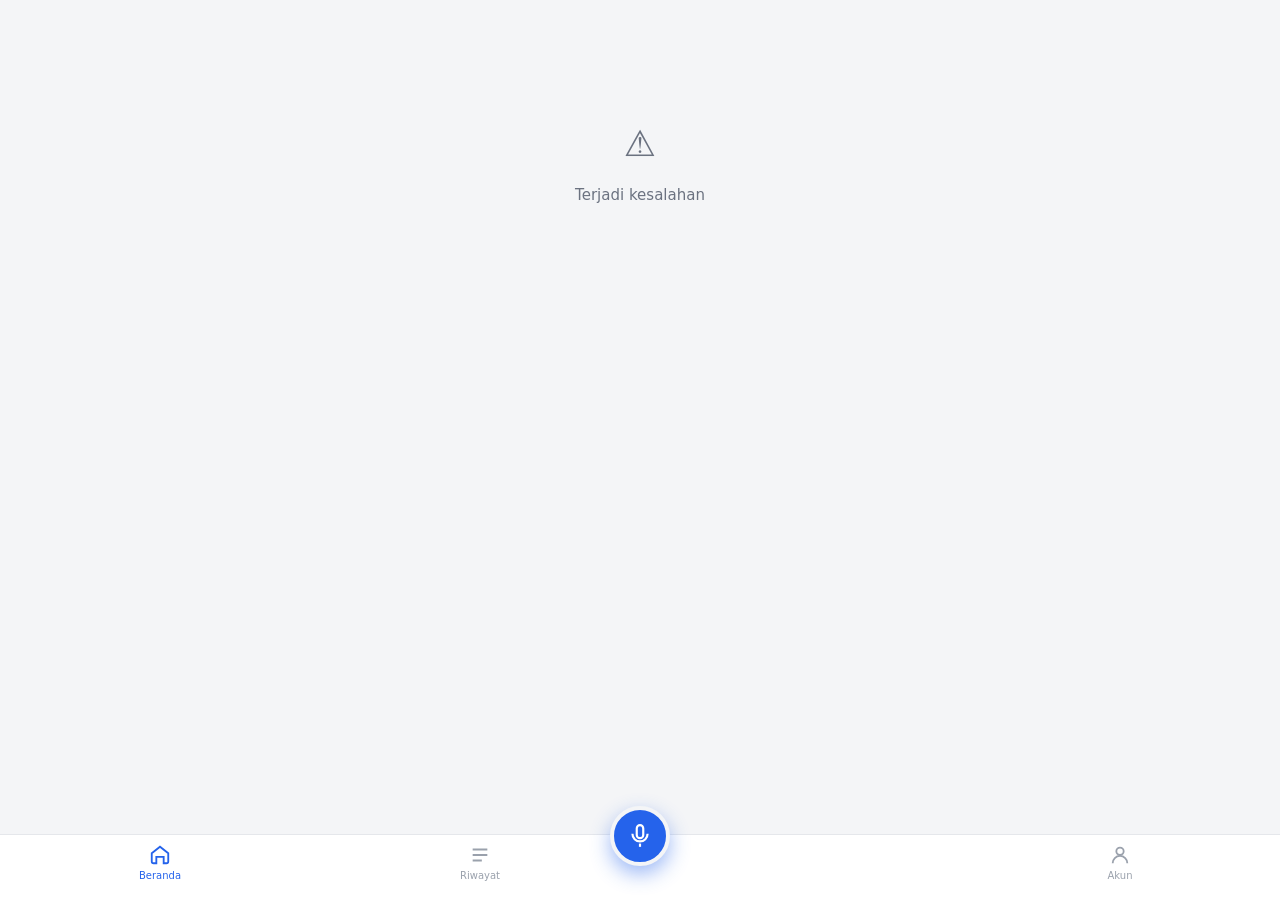
==== webapp/index.html @ c5a8a54b "feat: bangun PWA + backend tersambung ke Financial Engine (Tahap 11) Backend (server/, Python stdlib" ====
<!doctype html>
<html lang="id">
<head>
  <meta charset="utf-8" />
  <meta name="viewport" content="width=device-width, initial-scale=1, viewport-fit=cover" />
  <meta name="theme-color" content="#2563eb" />
  <title>AI Financial Assistant</title>
  <link rel="manifest" href="manifest.webmanifest" />
  <link rel="icon" href="icon.svg" type="image/svg+xml" />
  <link rel="apple-touch-icon" href="icon.svg" />
  <link rel="stylesheet" href="styles.css" />
</head>
<body>
  <div class="app">
    <header id="topbar" class="topbar"></header>
    <main id="view" class="view"><div class="loading"><div class="spin"></div>Memuat…</div></main>
    <button class="fab" id="fab" title="Catat transaksi" aria-label="Catat transaksi">
      <svg width="26" height="26" viewBox="0 0 24 24" fill="none" stroke="#fff" stroke-width="2"><path d="M12 2a3 3 0 013 3v6a3 3 0 01-6 0V5a3 3 0 013-3z"/><path d="M19 10a7 7 0 01-14 0"/><path d="M12 19v3"/></svg>
    </button>
    <nav class="nav" id="nav"></nav>
  </div>
  <div class="scrim" id="scrim"></div>
  <section class="sheet" id="sheet" aria-hidden="true"><div class="sheet-inner"><div class="grab"></div><div id="sheetBody"></div></div></section>
  <div class="toast" id="toast"></div>
  <script src="app.js"></script>
</body>
</html>
---- webapp/styles.css ----
:root{
  --bg:#f4f5f7;--card:#fff;--ink:#1a1d21;--muted:#6b7280;--line:#e5e7eb;
  --accent:#2563eb;--in:#15803d;--out:#b91c1c;--warn:#b45309;--warnbg:#fef3c7;--r:16px;
}
*{box-sizing:border-box}
html,body{margin:0}
body{background:var(--bg);color:var(--ink);
  font:15px/1.45 system-ui,-apple-system,"Segoe UI",Roboto,sans-serif;-webkit-font-smoothing:antialiased}
.app{max-width:480px;margin:0 auto;min-height:100vh;position:relative;background:var(--bg);
  padding:18px 16px calc(96px + env(safe-area-inset-bottom))}
.topbar{display:flex;align-items:center;justify-content:space-between;margin-bottom:14px;min-height:38px}
.topbar h1{font-size:15px;color:var(--muted);font-weight:600;margin:0}
.period{display:flex;align-items:center;gap:6px;font-weight:700;font-size:14px;background:#fff;border:1px solid var(--line);border-radius:999px;padding:8px 14px;cursor:pointer}
.view{min-height:200px}
.loading{text-align:center;color:var(--muted);padding:60px 0}
.spin{width:26px;height:26px;border:3px solid var(--line);border-top-color:var(--accent);border-radius:50%;animation:s .8s linear infinite;margin:0 auto 12px}
@keyframes s{to{transform:rotate(360deg)}}
/* cards */
.cards{display:grid;grid-template-columns:1fr 1fr;gap:10px}
.card{background:var(--card);border:1px solid var(--line);border-radius:var(--r);padding:14px}
.card.wide{grid-column:1/-1}
.card.hero{background:var(--accent);color:#fff;border:none;box-shadow:0 10px 24px rgba(37,99,235,.28)}
.card .label{font-size:11px;text-transform:uppercase;letter-spacing:.04em;color:var(--muted)}
.card.hero .label{color:rgba(255,255,255,.85)}
.card .value{font-size:20px;font-weight:800;margin-top:4px}
.value.in{color:var(--in)}.value.out{color:var(--out)}
.sec{font-size:12px;color:var(--muted);text-transform:uppercase;letter-spacing:.05em;margin:20px 2px 9px;font-weight:600;display:flex;justify-content:space-between;align-items:center}
.bar-row{margin:9px 0}
.bar-top{display:flex;justify-content:space-between;font-size:13px;margin-bottom:5px}
.bar{height:9px;border-radius:999px;background:#e9ecf1;overflow:hidden}
.bar>i{display:block;height:100%;border-radius:999px;background:var(--accent)}
.row{display:flex;align-items:center;gap:12px;background:var(--card);border:1px solid var(--line);border-radius:14px;padding:11px 13px;margin-bottom:8px}
.row .emoji,.row .ic{width:38px;height:38px;border-radius:11px;display:flex;align-items:center;justify-content:center;flex:none;background:#eef0f3;color:var(--accent);font-weight:700}
.row .grow{flex:1;min-width:0}
.row .nm{font-weight:600;font-size:14px;white-space:nowrap;overflow:hidden;text-overflow:ellipsis}
.row .sub{font-size:12px;color:var(--muted);margin-top:1px}
.amt{font-weight:700;font-size:14px;white-space:nowrap}
.amt.in{color:var(--in)}.amt.out{color:var(--out)}.amt.neu{color:var(--muted)}
.act{border:none;background:none;cursor:pointer;color:#c2c7d0;padding:5px}
.empty{text-align:center;color:var(--muted);padding:48px 16px}
.empty .big{font-size:36px}
.empty .ex{background:#fff;border:1px solid var(--line);border-radius:12px;padding:10px 12px;margin:8px auto 0;max-width:300px;font-size:13px}
.muted{color:var(--muted)}
/* nav + fab */
.nav{position:fixed;left:0;right:0;bottom:0;height:calc(66px + env(safe-area-inset-bottom));background:#fff;border-top:1px solid var(--line);
  display:flex;justify-content:space-around;align-items:flex-start;padding:9px 0 env(safe-area-inset-bottom)}
.nav a{display:flex;flex-direction:column;align-items:center;gap:3px;font-size:10px;color:#9aa1ac;text-decoration:none;width:70px;cursor:pointer}
.nav a.on{color:var(--accent)}
.fab{position:fixed;left:50%;bottom:calc(34px + env(safe-area-inset-bottom));transform:translateX(-50%);width:60px;height:60px;border-radius:50%;
  background:var(--accent);box-shadow:0 8px 20px rgba(37,99,235,.45);display:flex;align-items:center;justify-content:center;border:4px solid var(--bg);cursor:pointer;z-index:5}
@media(min-width:480px){.fab{left:calc(50% - 0px)}}
/* forms & buttons */
.field{width:100%;border:1px solid var(--line);border-radius:12px;padding:12px 14px;font-size:15px;background:#fff;color:var(--ink)}
label.fl{display:block;font-size:12px;color:var(--muted);margin:10px 2px 5px;font-weight:600}
.btn{border:none;border-radius:13px;padding:14px;font-size:15px;font-weight:800;cursor:pointer;width:100%}
.btn.primary{background:var(--accent);color:#fff}
.btn.ghost{background:#eef0f3;color:var(--ink)}
.btn[disabled]{opacity:.45;cursor:not-allowed}
.btns{display:flex;gap:10px;margin-top:14px}
.btns .btn{flex:1}
.chips{display:flex;gap:8px;flex-wrap:wrap;margin:12px 0}
.chip{font-size:13px;font-weight:600;padding:8px 14px;border-radius:999px;border:1px solid var(--line);background:#fff;color:var(--muted);cursor:pointer}
.chip.on{background:var(--accent);color:#fff;border-color:var(--accent)}
.search{display:flex;align-items:center;gap:10px;background:#fff;border:1px solid var(--line);border-radius:13px;padding:0 14px}
.search input{border:none;outline:none;padding:12px 0;font-size:14px;flex:1;background:transparent}
/* capture */
.cap-mic{display:flex;flex-direction:column;align-items:center;gap:14px;padding:14px 0 6px}
.mic-btn{width:88px;height:88px;border-radius:50%;background:var(--accent);border:none;color:#fff;box-shadow:0 12px 30px rgba(37,99,235,.5);cursor:pointer;display:flex;align-items:center;justify-content:center}
.mic-btn.rec{background:var(--out);animation:pulse 1.2s infinite}
@keyframes pulse{0%{box-shadow:0 0 0 0 rgba(185,28,28,.4)}70%{box-shadow:0 0 0 18px rgba(185,28,28,0)}100%{box-shadow:0 0 0 0 rgba(185,28,28,0)}}
.cap-hint{color:#9aa1ac;font-size:13px}
.transcript{text-align:center;font-size:18px;font-weight:600;min-height:24px;margin:4px 12px}
/* draft */
.amount-big{text-align:center;font-size:34px;font-weight:800;margin:6px 0 12px}
.seg{display:flex;gap:6px;justify-content:center;margin-bottom:8px}
.seg span{font-size:12px;font-weight:700;padding:6px 12px;border-radius:999px;background:#f1f3f6;color:var(--muted);cursor:pointer}
.seg span.on{background:#e5edfb;color:var(--accent)}
.banner{background:var(--warnbg);color:var(--warn);border-radius:12px;padding:10px 12px;font-size:13px;margin-bottom:10px}
/* sheet */
.scrim{position:fixed;inset:0;background:rgba(20,24,31,.5);display:none;z-index:20}
.scrim.show{display:block}
.sheet{position:fixed;left:0;right:0;bottom:0;z-index:21;transform:translateY(110%);transition:transform .25s ease;display:flex;justify-content:center}
.sheet.show{transform:translateY(0)}
.sheet-inner{width:100%;max-width:480px;background:#fff;border-radius:20px 20px 0 0;padding:14px 18px calc(20px + env(safe-area-inset-bottom));max-height:88vh;overflow:auto}
.grab{width:40px;height:4px;background:var(--line);border-radius:2px;margin:2px auto 12px}
.sheet h3{margin:2px 0 12px;font-size:17px}
/* toast */
.toast{position:fixed;bottom:96px;left:50%;transform:translateX(-50%) translateY(20px);background:#111827;color:#fff;padding:11px 18px;border-radius:999px;font-weight:700;opacity:0;transition:.25s;z-index:30}
.toast.show{opacity:1;transform:translateX(-50%) translateY(0)}
.toast.err{background:var(--out)}
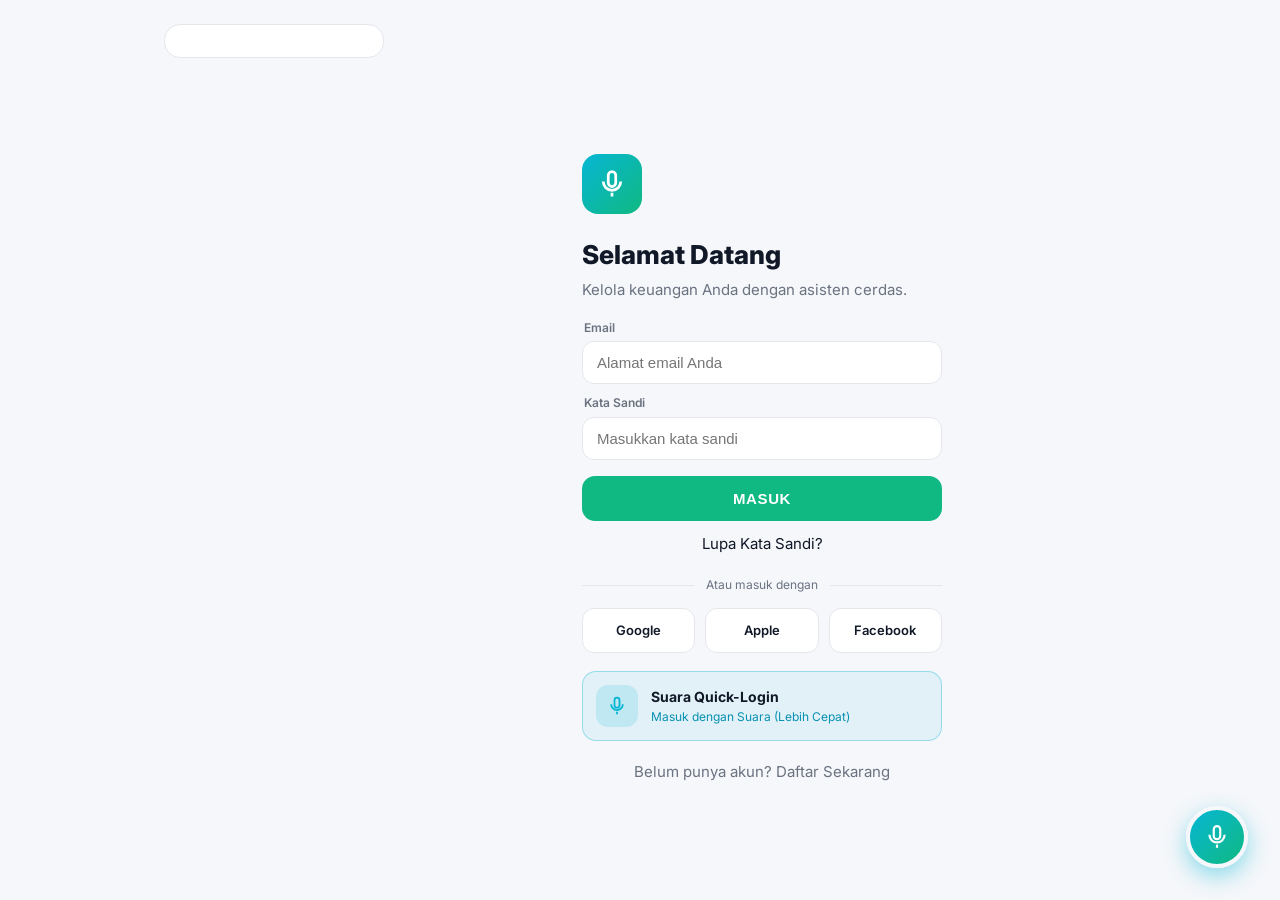
==== commit 4248b1a8: "Persiapan rilis mobile: ikon PNG, manifest, panduan Play Store - Ikon brand emerald->cyan: icon-192/" ====
--- a/webapp/index.html
+++ b/webapp/index.html
@@ -3,11 +3,15 @@
 <head>
   <meta charset="utf-8" />
   <meta name="viewport" content="width=device-width, initial-scale=1, viewport-fit=cover" />
-  <meta name="theme-color" content="#2563eb" />
+  <meta name="theme-color" content="#10B981" />
+  <meta name="mobile-web-app-capable" content="yes" />
+  <meta name="apple-mobile-web-app-capable" content="yes" />
+  <meta name="apple-mobile-web-app-status-bar-style" content="default" />
+  <meta name="apple-mobile-web-app-title" content="Keuangan" />
   <title>AI Financial Assistant</title>
   <link rel="manifest" href="manifest.webmanifest" />
   <link rel="icon" href="icon.svg" type="image/svg+xml" />
-  <link rel="apple-touch-icon" href="icon.svg" />
+  <link rel="apple-touch-icon" href="icon-192.png" />
   <link rel="stylesheet" href="styles.css" />
 </head>
 <body>
--- a/webapp/styles.css
+++ b/webapp/styles.css
@@ -1,11 +1,14 @@
+@import url('https://fonts.googleapis.com/css2?family=Inter:wght@400;500;600;700;800&display=swap');
 :root{
-  --bg:#f4f5f7;--card:#fff;--ink:#1a1d21;--muted:#6b7280;--line:#e5e7eb;
-  --accent:#2563eb;--in:#15803d;--out:#b91c1c;--warn:#b45309;--warnbg:#fef3c7;--r:16px;
+  --bg:#f5f7fa;--card:#fff;--ink:#111827;--muted:#6b7280;--line:#e5e7eb;
+  --accent:#10B981;--accent-ink:#04231a;--ai:#06B6D4;
+  --in:#15803d;--out:#DC2626;--warn:#b45309;--warnbg:#fef3c7;--r:16px;
+  --grad:linear-gradient(135deg,#06b6d4,#10b981);
 }
 *{box-sizing:border-box}
 html,body{margin:0}
 body{background:var(--bg);color:var(--ink);
-  font:15px/1.45 system-ui,-apple-system,"Segoe UI",Roboto,sans-serif;-webkit-font-smoothing:antialiased}
+  font:15px/1.45 Inter,system-ui,-apple-system,"Segoe UI",Roboto,sans-serif;-webkit-font-smoothing:antialiased}
 .app{max-width:480px;margin:0 auto;min-height:100vh;position:relative;background:var(--bg);
   padding:18px 16px calc(96px + env(safe-area-inset-bottom))}
 .topbar{display:flex;align-items:center;justify-content:space-between;margin-bottom:14px;min-height:38px}
@@ -19,7 +22,13 @@
 .cards{display:grid;grid-template-columns:1fr 1fr;gap:10px}
 .card{background:var(--card);border:1px solid var(--line);border-radius:var(--r);padding:14px}
 .card.wide{grid-column:1/-1}
-.card.hero{background:var(--accent);color:#fff;border:none;box-shadow:0 10px 24px rgba(37,99,235,.28)}
+.card.hero{background:var(--grad);color:#fff;border:none;box-shadow:0 10px 24px rgba(6,182,212,.28)}
+.card.hero .value{color:#fff}
+.balance{margin-bottom:12px}
+.balance .bchips{display:flex;gap:10px;margin-top:14px}
+.bchip{flex:1;min-width:0;background:rgba(255,255,255,.18);border-radius:12px;padding:9px 11px}
+.bchip .n{font-size:12px;color:rgba(255,255,255,.9);white-space:nowrap;overflow:hidden;text-overflow:ellipsis}
+.bchip .v{font-weight:700;font-size:14px;margin-top:2px;color:#fff}
 .card .label{font-size:11px;text-transform:uppercase;letter-spacing:.04em;color:var(--muted)}
 .card.hero .label{color:rgba(255,255,255,.85)}
 .card .value{font-size:20px;font-weight:800;margin-top:4px}
@@ -46,8 +55,8 @@
   display:flex;justify-content:space-around;align-items:flex-start;padding:9px 0 env(safe-area-inset-bottom)}
 .nav a{display:flex;flex-direction:column;align-items:center;gap:3px;font-size:10px;color:#9aa1ac;text-decoration:none;width:70px;cursor:pointer}
 .nav a.on{color:var(--accent)}
-.fab{position:fixed;left:50%;bottom:calc(34px + env(safe-area-inset-bottom));transform:translateX(-50%);width:60px;height:60px;border-radius:50%;
-  background:var(--accent);box-shadow:0 8px 20px rgba(37,99,235,.45);display:flex;align-items:center;justify-content:center;border:4px solid var(--bg);cursor:pointer;z-index:5}
+.fab{position:fixed;left:50%;bottom:calc(34px + env(safe-area-inset-bottom));transform:translateX(-50%);width:62px;height:62px;border-radius:50%;
+  background:var(--grad);box-shadow:0 8px 22px rgba(6,182,212,.45);display:flex;align-items:center;justify-content:center;border:4px solid var(--bg);cursor:pointer;z-index:5}
 @media(min-width:480px){.fab{left:calc(50% - 0px)}}
 /* forms & buttons */
 .field{width:100%;border:1px solid var(--line);border-radius:12px;padding:12px 14px;font-size:15px;background:#fff;color:var(--ink)}
@@ -56,6 +65,8 @@
 .btn.primary{background:var(--accent);color:#fff}
 .btn.ghost{background:#eef0f3;color:var(--ink)}
 .btn[disabled]{opacity:.45;cursor:not-allowed}
+.row.archived{opacity:.7}
+.row .tag{display:inline-block;font-size:10px;font-weight:700;padding:1px 7px;border-radius:999px;background:#eef0f3;color:var(--muted);vertical-align:middle;margin-left:4px}
 .btns{display:flex;gap:10px;margin-top:14px}
 .btns .btn{flex:1}
 .chips{display:flex;gap:8px;flex-wrap:wrap;margin:12px 0}
@@ -65,8 +76,34 @@
 .search input{border:none;outline:none;padding:12px 0;font-size:14px;flex:1;background:transparent}
 /* capture */
 .cap-mic{display:flex;flex-direction:column;align-items:center;gap:14px;padding:14px 0 6px}
-.mic-btn{width:88px;height:88px;border-radius:50%;background:var(--accent);border:none;color:#fff;box-shadow:0 12px 30px rgba(37,99,235,.5);cursor:pointer;display:flex;align-items:center;justify-content:center}
+.mic-btn{width:88px;height:88px;border-radius:50%;background:var(--ai);border:none;color:#fff;box-shadow:0 12px 30px rgba(6,182,212,.5);cursor:pointer;display:flex;align-items:center;justify-content:center}
 .mic-btn.rec{background:var(--out);animation:pulse 1.2s infinite}
+/* waveform (saat merekam) */
+.waveform{display:none;align-items:center;justify-content:center;gap:4px;height:60px;margin:4px 0}
+.waveform.on{display:flex}
+.waveform i{width:5px;height:20%;border-radius:3px;background:var(--ai);animation:wv 1s ease-in-out infinite}
+.waveform i:nth-child(2n){animation-delay:.12s}
+.waveform i:nth-child(3n){animation-delay:.28s}
+.waveform i:nth-child(4n){animation-delay:.4s}
+@keyframes wv{0%,100%{height:18%}50%{height:92%}}
+/* layar login / daftar */
+.auth{max-width:360px;margin:20px auto 0;padding-bottom:20px}
+.auth .logo{width:60px;height:60px;border-radius:16px;background:var(--grad);display:flex;align-items:center;justify-content:center;margin-bottom:22px}
+.auth h1{font-size:26px;font-weight:800;margin:0 0 6px}
+.auth p{margin:0 0 18px}
+.auth .btn.primary{letter-spacing:.04em}
+.or{display:flex;align-items:center;gap:12px;color:var(--muted);font-size:12px;margin:22px 0 14px}
+.or::before,.or::after{content:"";height:1px;background:var(--line);flex:1}
+.socials{display:flex;gap:10px}
+.soc{flex:1;background:#fff;border:1px solid var(--line);border-radius:12px;padding:12px;text-align:center;font-size:13px;font-weight:600;cursor:pointer}
+.voice-card{margin-top:18px;display:flex;align-items:center;gap:13px;background:rgba(6,182,212,.08);border:1px solid rgba(6,182,212,.35);border-radius:14px;padding:13px;cursor:pointer}
+.voice-card .vic{width:42px;height:42px;border-radius:12px;background:rgba(6,182,212,.15);display:flex;align-items:center;justify-content:center;flex:none}
+.voice-card b{font-size:14px}.voice-card .s{font-size:12px;color:#0891B2;margin-top:1px}
+/* baris pengguna (menu Akun) */
+.user-row{display:flex;align-items:center;gap:12px;background:#fff;border:1px solid var(--line);border-radius:14px;padding:11px 13px;margin-bottom:14px}
+.uav{width:40px;height:40px;border-radius:50%;background:var(--grad);color:#fff;display:flex;align-items:center;justify-content:center;font-weight:800;flex:none}
+.user-row .grow{flex:1;min-width:0}
+.act-btn{border:1px solid var(--line);background:#fff;border-radius:10px;padding:8px 12px;font-size:13px;font-weight:600;color:var(--out);cursor:pointer}
 @keyframes pulse{0%{box-shadow:0 0 0 0 rgba(185,28,28,.4)}70%{box-shadow:0 0 0 18px rgba(185,28,28,0)}100%{box-shadow:0 0 0 0 rgba(185,28,28,0)}}
 .cap-hint{color:#9aa1ac;font-size:13px}
 .transcript{text-align:center;font-size:18px;font-weight:600;min-height:24px;margin:4px 12px}
@@ -88,3 +125,70 @@
 .toast{position:fixed;bottom:96px;left:50%;transform:translateX(-50%) translateY(20px);background:#111827;color:#fff;padding:11px 18px;border-radius:999px;font-weight:700;opacity:0;transition:.25s;z-index:30}
 .toast.show{opacity:1;transform:translateX(-50%) translateY(0)}
 .toast.err{background:var(--out)}
+/* alert banner (home) */
+.alert-banner{display:flex;gap:11px;align-items:flex-start;background:var(--warnbg);border:1px solid #fde68a;color:var(--warn);border-radius:14px;padding:11px 13px;margin-bottom:12px;font-size:13px}
+.alert-banner.over{background:#fdecec;border-color:#f6c9c9;color:var(--out)}
+.alert-banner b{display:block}
+.alert-banner div div{font-size:12px;margin-top:1px}
+/* ---- Draft transaksi (gaya mockup) ---- */
+.wave-static{display:flex;align-items:center;justify-content:center;gap:4px;height:46px;margin:2px 0 4px}
+.wave-static i{width:4px;height:20%;border-radius:2px;background:var(--ai);opacity:.8}
+.transcript-line{text-align:center;font-size:17px;font-weight:600;margin:4px 12px 10px}
+.draft-card{background:#fff;border:1px solid #cfe9ee;border-radius:18px;padding:16px;box-shadow:0 8px 24px rgba(6,182,212,.10)}
+.draft-card h4{margin:0 0 14px;font-size:12px;color:var(--ai);text-transform:uppercase;letter-spacing:.06em;font-weight:800}
+.draft-row{display:flex;align-items:center;gap:12px;margin-bottom:11px}
+.draft-row > .k{width:78px;font-size:13px;color:var(--muted);flex:none}
+.draft-row .ctrl{flex:1;min-width:0}
+.seg2{display:flex;gap:6px;flex-wrap:wrap}
+.seg2 span{font-size:12px;font-weight:700;padding:8px 12px;border-radius:999px;background:#f1f3f6;color:var(--muted);cursor:pointer}
+.seg2 span.on{background:rgba(16,185,129,.15);color:#0b7a55}
+.sel-wrap,.num-wrap{display:flex;align-items:center;gap:8px;background:#f3f6f8;border:1px solid var(--line);border-radius:12px;padding:0 12px}
+.sel-wrap .lead{color:var(--ai);flex:none;display:flex}
+.sel-wrap select{flex:1;min-width:0;border:none;background:transparent;padding:11px 4px;font-size:14px;font-weight:600;color:var(--ink);appearance:none;-webkit-appearance:none;outline:none;font-family:inherit}
+.sel-wrap .chev{flex:none}
+.num-wrap input{flex:1;min-width:0;border:none;background:transparent;padding:11px 0;font-size:15px;font-weight:700;color:var(--ink);outline:none;font-family:inherit}
+.num-wrap .ic{color:var(--muted);flex:none;display:flex}
+.btn.block{width:100%;margin-top:8px;background:var(--grad);color:#04231a;box-shadow:0 8px 20px rgba(6,182,212,.35)}
+.btn-cancel{display:block;width:100%;text-align:center;background:none;border:none;color:var(--muted);font-size:14px;padding:12px 0 2px;margin-top:4px;cursor:pointer;font-family:inherit}
+/* ---- Dashboard gaya mockup ---- */
+.hdr-icons{display:flex;gap:8px}
+.hicon{width:38px;height:38px;border-radius:11px;background:#fff;border:1px solid var(--line);display:flex;align-items:center;justify-content:center;color:var(--muted);cursor:pointer}
+.saldo-card{background:#fff;border:1px solid #cdeef2;border-radius:20px;padding:18px;text-align:center;box-shadow:0 8px 26px rgba(6,182,212,.14)}
+.saldo-card .t{font-size:13px;color:var(--muted)}
+.saldo-card .big{font-size:32px;font-weight:800;color:var(--ai);letter-spacing:-.5px;margin:4px 0 8px}
+.saldo-card .accs-inline{display:flex;gap:8px 18px;justify-content:center;flex-wrap:wrap;font-size:13px;color:var(--muted)}
+.saldo-card .accs-inline b{color:var(--ink);font-weight:700}
+.spend-card{display:flex;align-items:center;gap:16px;background:#fff;border:1px solid var(--line);border-radius:18px;padding:16px;margin-top:14px}
+.mini-chart{display:flex;align-items:flex-end;gap:5px;height:54px;flex:none}
+.mini-chart i{width:7px;height:20%;border-radius:3px;background:var(--ai);opacity:.85}
+.mini-chart i:last-child{background:var(--accent);opacity:1}
+.spend-right{flex:1;min-width:0}
+.spend-right .lbl{font-size:13px;color:var(--muted)}
+.spend-right .amt{font-size:22px;font-weight:800;margin-top:2px}
+.tx-card{display:flex;align-items:center;gap:13px;padding:12px 2px;border-bottom:1px solid #eef0f3}
+.tx-card:last-child{border-bottom:none}
+.tx-av{width:44px;height:44px;border-radius:50%;background:rgba(6,182,212,.12);color:var(--ai);display:flex;align-items:center;justify-content:center;flex:none}
+.tx-card .grow{flex:1;min-width:0}
+.tx-card .nm{font-weight:600;font-size:14px;white-space:nowrap;overflow:hidden;text-overflow:ellipsis}
+.tx-card .dt{font-size:12px;color:var(--muted);margin-top:1px}
+.tx-card .right{text-align:right;white-space:nowrap}
+.tx-card .amt2{font-weight:700;font-size:14px}
+.tx-card .amt2.in{color:var(--in)}.tx-card .amt2.out{color:var(--out)}.tx-card .amt2.neu{color:var(--muted)}
+.tx-card .acc{font-size:11px;color:var(--muted);margin-top:1px}
+.home-hint{text-align:center;color:var(--muted);font-size:12px;margin:18px 0 2px}
+.home-hint b{color:var(--ai)}
+/* ---- Desktop / laptop (sidebar) ---- */
+@media(min-width:860px){
+  .app{max-width:1000px;display:grid;grid-template-columns:220px 1fr;grid-template-areas:"nav top" "nav view";
+    column-gap:24px;padding:24px 24px 40px}
+  #topbar{grid-area:top}
+  .view{grid-area:view}
+  .nav{grid-area:nav;position:sticky;top:24px;height:max-content;align-self:start;flex-direction:column;justify-content:flex-start;
+    align-items:stretch;border:1px solid var(--line);border-top:1px solid var(--line);border-radius:16px;padding:16px 12px;gap:4px;background:#fff}
+  .nav a{flex-direction:row;justify-content:flex-start;gap:12px;width:auto;font-size:14px;padding:11px 12px;border-radius:11px}
+  .nav a.on{background:#eef4ff}
+  .nav .nav-spacer{display:none}
+  .fab{left:auto;right:32px;bottom:32px;transform:none}
+  .cards{grid-template-columns:repeat(4,minmax(0,1fr))}
+  .sheet-inner{max-width:520px;border-radius:20px;margin-bottom:24px}
+}
